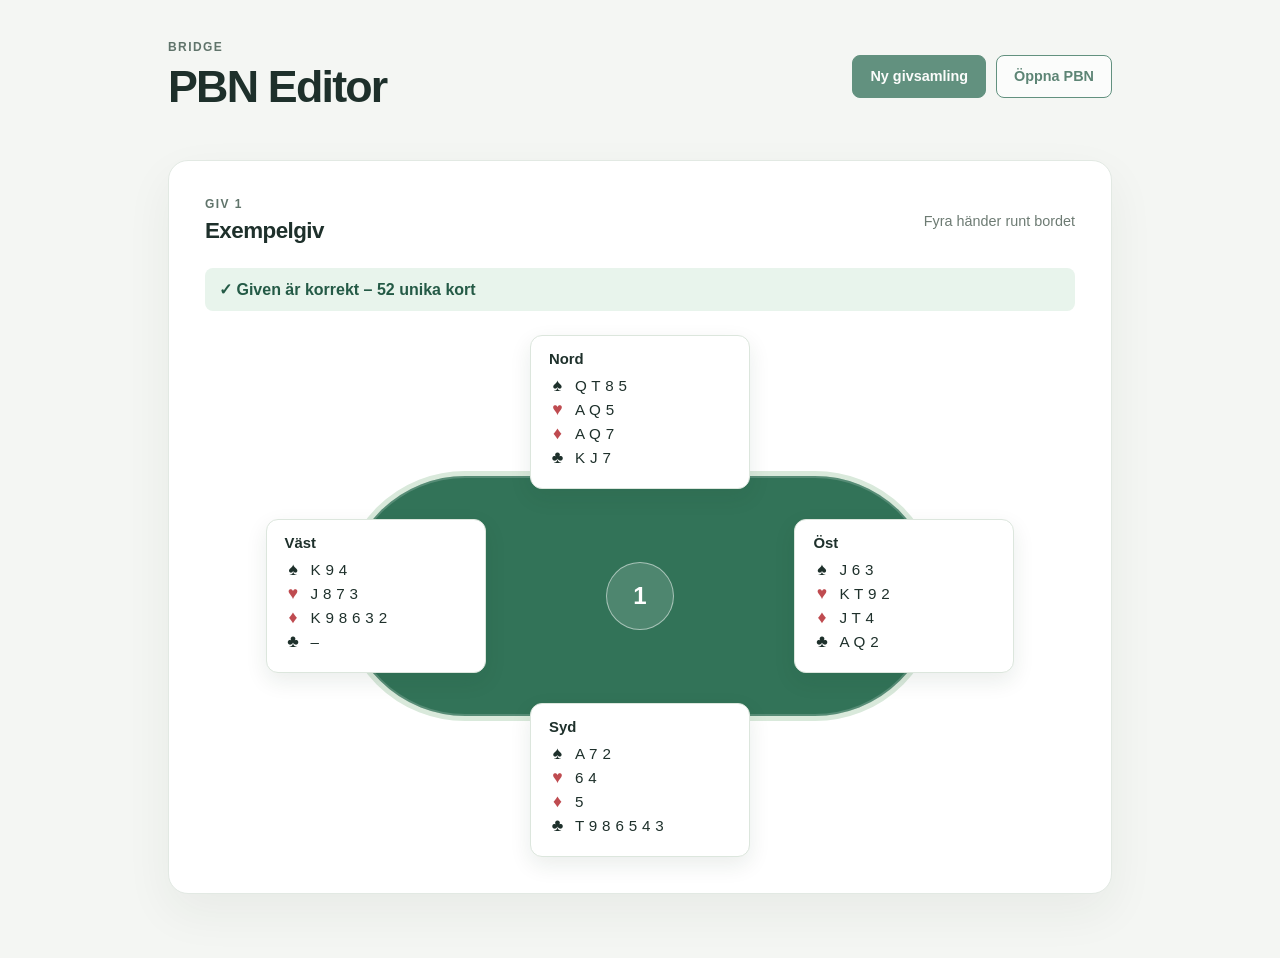
==== index.html @ 5e4af0bf "Add PBN Deal parser" ====
<!doctype html>
<html lang="sv">
  <head>
    <meta charset="utf-8">
    <meta name="viewport" content="width=device-width, initial-scale=1">
    <title>PBN Editor</title>
    <link rel="stylesheet" href="style.css">
    <script src="pbn-reader.js" defer></script>
    <script src="pbn-validator.js" defer></script>
    <script src="app.js" defer></script>
  </head>
  <body>
    <div class="page">
      <header class="page-header">
        <div>
          <p class="eyebrow">Bridge</p>
          <h1>PBN Editor</h1>
        </div>

        <div class="actions" aria-label="Givsamling">
          <button class="button button-primary" type="button" disabled title="Kommer i en senare version">Ny givsamling</button>
          <button class="button button-secondary" type="button" disabled title="Kommer i en senare version">Öppna PBN</button>
        </div>
      </header>

      <main>
        <section class="deal-section" aria-labelledby="deal-heading">
          <div class="section-heading">
            <div>
              <p class="eyebrow">Giv 1</p>
              <h2 id="deal-heading">Exempelgiv</h2>
            </div>
            <p class="section-note">Fyra händer runt bordet</p>
          </div>

          <p id="validation-result" class="validation-result" role="status" aria-live="polite"></p>

          <div class="board" aria-label="Bridgebord med en exempelgiv">
            <div class="table-felt" aria-hidden="true"></div>

            <article class="hand hand-north" aria-labelledby="north-heading">
              <h3 id="north-heading">Nord</h3>
              <div class="suits" data-seat="north"></div>
            </article>

            <article class="hand hand-east" aria-labelledby="east-heading">
              <h3 id="east-heading">Öst</h3>
              <div class="suits" data-seat="east"></div>
            </article>

            <article class="hand hand-south" aria-labelledby="south-heading">
              <h3 id="south-heading">Syd</h3>
              <div class="suits" data-seat="south"></div>
            </article>

            <article class="hand hand-west" aria-labelledby="west-heading">
              <h3 id="west-heading">Väst</h3>
              <div class="suits" data-seat="west"></div>
            </article>

            <div class="board-center" aria-hidden="true">1</div>
          </div>
        </section>
      </main>
    </div>
  </body>
</html>
---- style.css ----
:root {
  color-scheme: light;
  font-family: Arial, Helvetica, sans-serif;
  color: #1e302b;
  background: #f4f6f3;
}

* {
  box-sizing: border-box;
}

body {
  margin: 0;
}

.page {
  width: min(100%, 1000px);
  margin: 0 auto;
  padding: 40px 28px 64px;
}

.page-header,
.section-heading,
.actions {
  display: flex;
  align-items: center;
  justify-content: space-between;
  gap: 16px;
}

.page-header {
  margin-bottom: 48px;
  flex-wrap: wrap;
}

.eyebrow {
  margin: 0 0 7px;
  color: #60746b;
  font-size: 0.75rem;
  font-weight: 700;
  letter-spacing: 0.12em;
  text-transform: uppercase;
}

h1,
h2,
h3,
p {
  margin-top: 0;
}

h1 {
  margin-bottom: 0;
  font-size: clamp(2rem, 5vw, 2.8rem);
  letter-spacing: -0.04em;
}

.actions {
  justify-content: flex-start;
  flex-wrap: wrap;
  gap: 10px;
}

.button {
  min-height: 43px;
  padding: 0 17px;
  border: 1px solid #2a6b53;
  border-radius: 8px;
  font: inherit;
  font-size: 0.9rem;
  font-weight: 700;
  white-space: nowrap;
}

.button-primary {
  background: #2a6b53;
  color: #fff;
}

.button-secondary {
  background: #fff;
  color: #245a46;
}

.button:disabled {
  cursor: not-allowed;
  opacity: 0.72;
}

.deal-section {
  padding: clamp(16px, 4vw, 36px);
  border: 1px solid #e2e9e3;
  border-radius: 20px;
  background: #fff;
  box-shadow: 0 18px 48px rgba(26, 55, 39, 0.06);
}

.section-heading {
  margin-bottom: 24px;
}

h2 {
  margin-bottom: 0;
  font-size: 1.4rem;
  letter-spacing: -0.025em;
}

.section-note {
  margin-bottom: 0;
  color: #6d7b73;
  font-size: 0.9rem;
}

.validation-result {
  margin-bottom: 24px;
  padding: 12px 14px;
  border-radius: 8px;
  font-weight: 700;
}

.validation-success {
  background: #e8f4ec;
  color: #245a46;
}

.validation-error {
  border: 1px solid #e4b9b9;
  background: #fff0f0;
  color: #9b2f35;
}

.board {
  position: relative;
  display: grid;
  grid-template-columns: minmax(0, 1fr) minmax(42px, 0.55fr) minmax(0, 1fr);
  grid-template-rows: 166px 190px 166px;
  align-items: center;
  justify-items: center;
  min-width: 0;
}

.table-felt {
  z-index: 0;
  grid-column: 1 / 4;
  grid-row: 1 / 4;
  width: 69%;
  height: 48%;
  border: 5px solid #d9e9db;
  border-radius: 999px;
  background: #327358;
  box-shadow: inset 0 0 0 2px rgba(255, 255, 255, 0.18);
}

.hand {
  z-index: 1;
  width: min(100%, 220px);
  padding: 15px 18px;
  border: 1px solid #dce6dd;
  border-radius: 12px;
  background: #fff;
  box-shadow: 0 8px 22px rgba(17, 52, 36, 0.09);
}

.hand h3 {
  margin-bottom: 10px;
  font-size: 0.93rem;
  font-weight: 700;
}

.hand-north {
  grid-column: 1 / 4;
  grid-row: 1;
  align-self: start;
}

.hand-east {
  grid-column: 3;
  grid-row: 2;
}

.hand-south {
  grid-column: 1 / 4;
  grid-row: 3;
  align-self: end;
}

.hand-west {
  grid-column: 1;
  grid-row: 2;
}

.suit-row {
  display: flex;
  align-items: baseline;
  gap: 9px;
  min-height: 24px;
  font-size: 0.95rem;
  white-space: nowrap;
}

.suit-symbol {
  width: 17px;
  flex: 0 0 17px;
  font-size: 1.1rem;
  line-height: 1;
  text-align: center;
}

.suit-row.red .suit-symbol {
  color: #bf4b50;
}

.ranks {
  letter-spacing: 0.02em;
}

.board-center {
  z-index: 1;
  display: grid;
  grid-column: 2;
  grid-row: 2;
  place-items: center;
  width: 68px;
  height: 68px;
  border: 1px solid rgba(255, 255, 255, 0.5);
  border-radius: 50%;
  background: rgba(255, 255, 255, 0.14);
  color: #fff;
  font-size: 1.5rem;
  font-weight: 700;
}

.sr-only {
  position: absolute;
  width: 1px;
  height: 1px;
  padding: 0;
  overflow: hidden;
  clip: rect(0, 0, 0, 0);
  white-space: nowrap;
  border: 0;
}

@media (max-width: 600px) {
  .page {
    padding: 24px 14px 40px;
  }

  .page-header {
    margin-bottom: 28px;
  }

  .section-note {
    display: none;
  }

  .board {
    grid-template-columns: minmax(0, 1fr) 42px minmax(0, 1fr);
    grid-template-rows: 150px 172px 150px;
  }

  .table-felt {
    width: 75%;
    height: 46%;
    border-width: 4px;
  }

  .hand {
    padding: 11px 9px;
  }

  .hand h3 {
    margin-bottom: 7px;
    font-size: 0.85rem;
  }

  .suit-row {
    gap: 5px;
    min-height: 22px;
    font-size: 0.77rem;
  }

  .suit-symbol {
    width: 14px;
    flex-basis: 14px;
    font-size: 0.97rem;
  }

  .board-center {
    width: 38px;
    height: 38px;
    font-size: 1rem;
  }
}
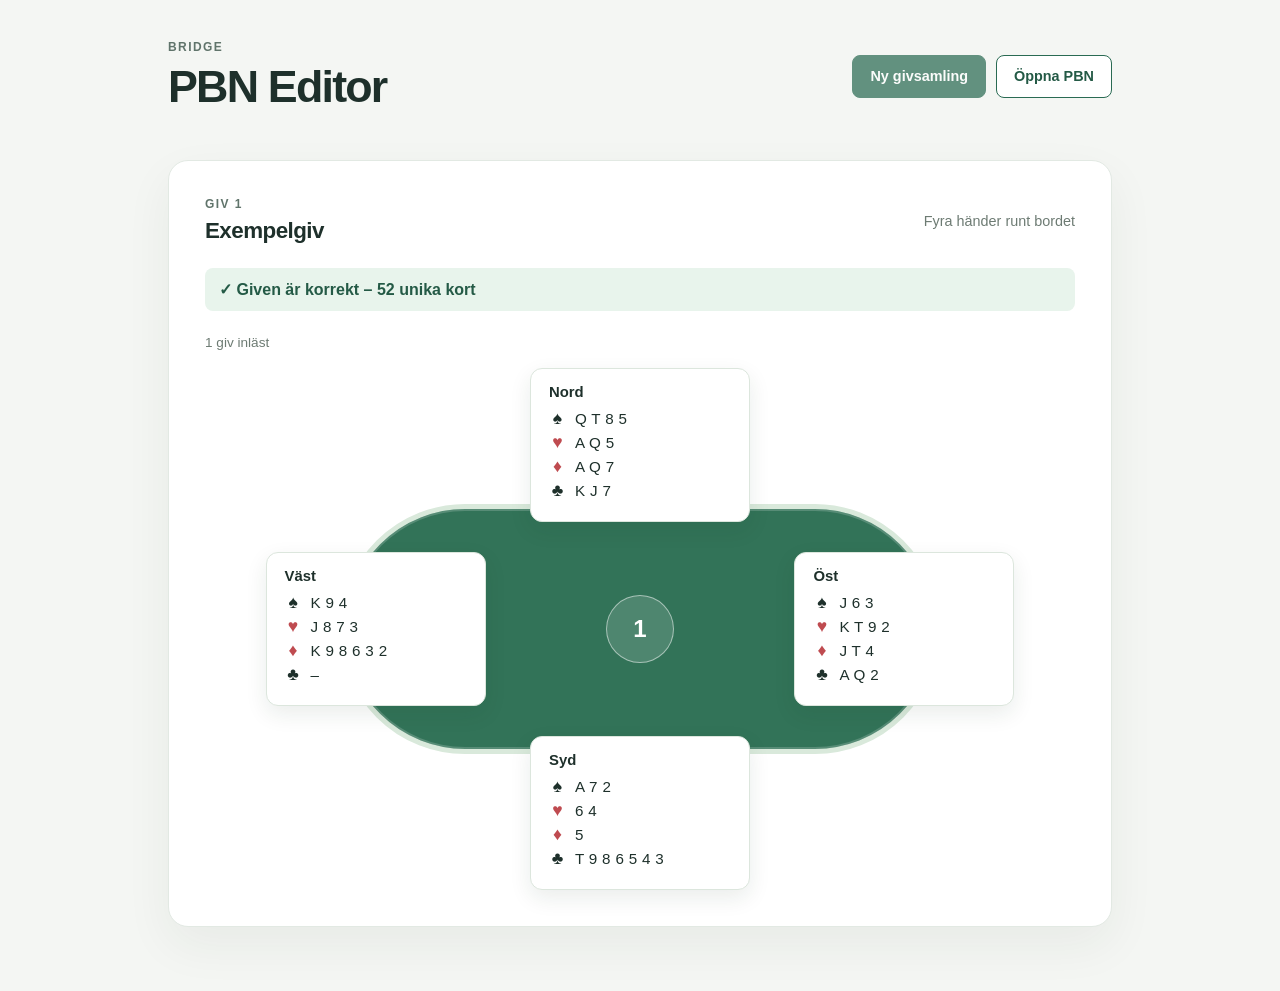
==== commit 81b24dcc: "The program kan open and read PBN-files" ====
--- a/index.html
+++ b/index.html
@@ -19,7 +19,8 @@
 
         <div class="actions" aria-label="Givsamling">
           <button class="button button-primary" type="button" disabled title="Kommer i en senare version">Ny givsamling</button>
-          <button class="button button-secondary" type="button" disabled title="Kommer i en senare version">Öppna PBN</button>
+          <button id="open-pbn-button" class="button button-secondary" type="button">Öppna PBN</button>
+          <input id="pbn-file-input" type="file" accept=".pbn,text/plain" hidden>
         </div>
       </header>
 
@@ -27,13 +28,19 @@
         <section class="deal-section" aria-labelledby="deal-heading">
           <div class="section-heading">
             <div>
-              <p class="eyebrow">Giv 1</p>
+              <p id="current-board-label" class="eyebrow">Giv 1</p>
               <h2 id="deal-heading">Exempelgiv</h2>
             </div>
             <p class="section-note">Fyra händer runt bordet</p>
           </div>
 
           <p id="validation-result" class="validation-result" role="status" aria-live="polite"></p>
+          <p id="selected-filename" class="selected-filename" hidden></p>
+          <div id="board-navigation" class="board-navigation" hidden>
+            <label for="board-select">Välj giv</label>
+            <select id="board-select"></select>
+          </div>
+          <p id="deal-count" class="deal-count">1 giv inläst</p>
 
           <div class="board" aria-label="Bridgebord med en exempelgiv">
             <div class="table-felt" aria-hidden="true"></div>
@@ -58,7 +65,7 @@
               <div class="suits" data-seat="west"></div>
             </article>
 
-            <div class="board-center" aria-hidden="true">1</div>
+            <div id="board-number" class="board-center" aria-hidden="true">1</div>
           </div>
         </section>
       </main>
--- a/style.css
+++ b/style.css
@@ -127,6 +127,40 @@
   border: 1px solid #e4b9b9;
   background: #fff0f0;
   color: #9b2f35;
+}
+
+.selected-filename {
+  margin: -14px 0 24px;
+  color: #6d7b73;
+  font-size: 0.85rem;
+}
+
+.board-navigation {
+  display: flex;
+  align-items: center;
+  gap: 10px;
+  margin-bottom: 10px;
+  font-size: 0.9rem;
+  font-weight: 700;
+}
+
+.board-navigation[hidden] {
+  display: none;
+}
+
+.board-navigation select {
+  padding: 7px 28px 7px 9px;
+  border: 1px solid #cbd7ce;
+  border-radius: 6px;
+  background: #fff;
+  color: inherit;
+  font: inherit;
+}
+
+.deal-count {
+  margin-bottom: 18px;
+  color: #6d7b73;
+  font-size: 0.85rem;
 }
 
 .board {
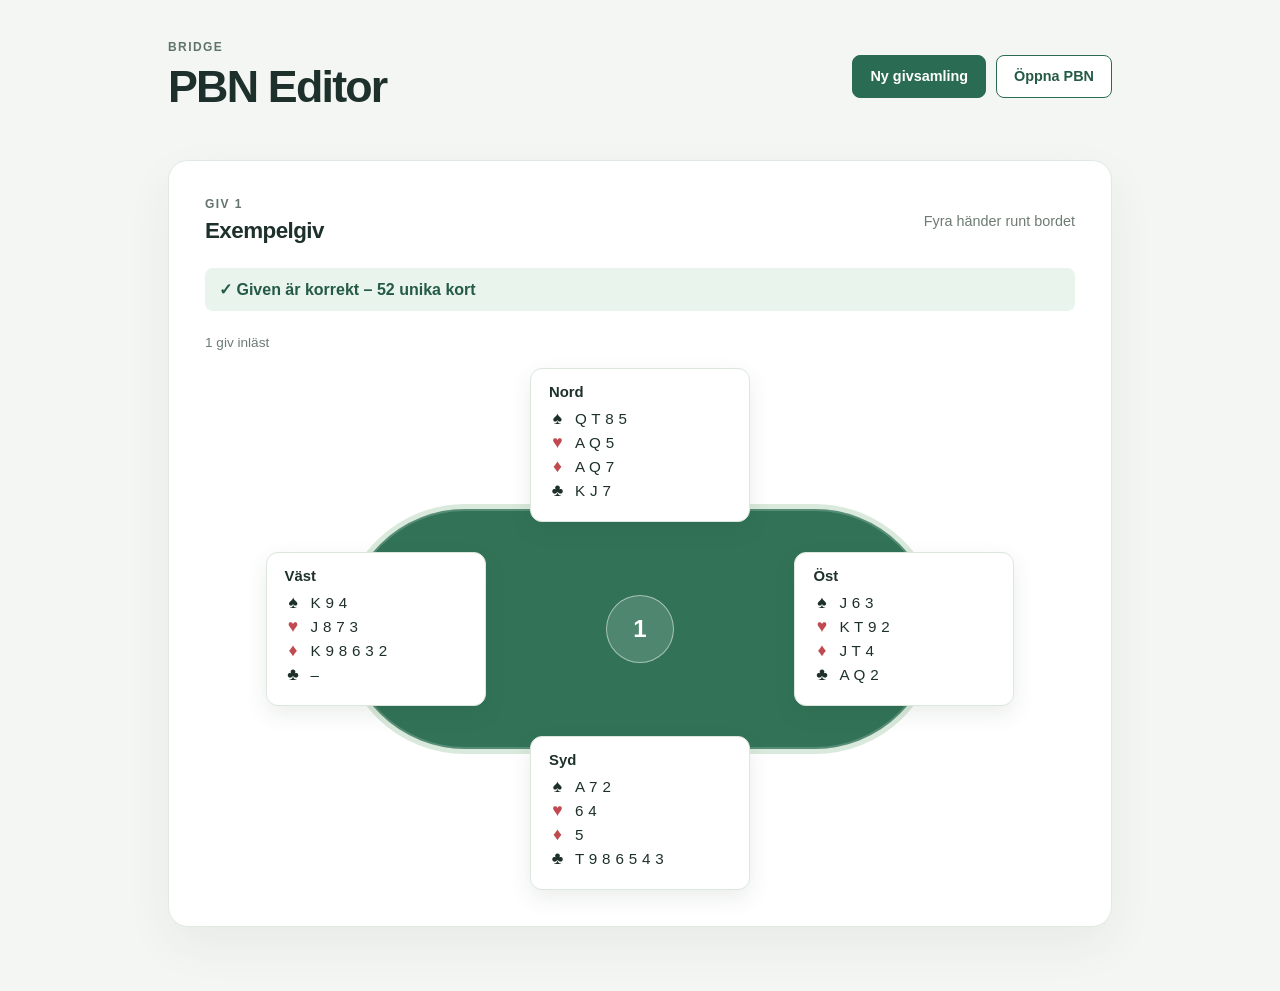
==== commit 6544edf8: "Add manual deal entry and card bank" ====
--- a/index.html
+++ b/index.html
@@ -18,7 +18,7 @@
         </div>
 
         <div class="actions" aria-label="Givsamling">
-          <button class="button button-primary" type="button" disabled title="Kommer i en senare version">Ny givsamling</button>
+          <button id="new-collection-button" class="button button-primary" type="button">Ny givsamling</button>
           <button id="open-pbn-button" class="button button-secondary" type="button">Öppna PBN</button>
           <input id="pbn-file-input" type="file" accept=".pbn,text/plain" hidden>
         </div>
@@ -41,6 +41,51 @@
             <select id="board-select"></select>
           </div>
           <p id="deal-count" class="deal-count">1 giv inläst</p>
+          <button id="add-deal-button" class="button button-secondary add-deal-button" type="button" hidden>+ Lägg till giv</button>
+
+          <section id="manual-entry" class="manual-entry" aria-labelledby="manual-entry-heading" hidden>
+            <h3 id="manual-entry-heading">Mata in händer</h3>
+            <div class="hand-entry-grid">
+              <fieldset class="hand-entry">
+                <legend>Nord <span data-hand-count="north">0/13</span></legend>
+                <label><span>♠</span><input data-entry-seat="north" data-entry-suit="spades" type="text" aria-label="Nords spader" autocomplete="off" spellcheck="false"></label>
+                <label><span class="red-suit">♥</span><input data-entry-seat="north" data-entry-suit="hearts" type="text" aria-label="Nords hjärter" autocomplete="off" spellcheck="false"></label>
+                <label><span class="red-suit">♦</span><input data-entry-seat="north" data-entry-suit="diamonds" type="text" aria-label="Nords ruter" autocomplete="off" spellcheck="false"></label>
+                <label><span>♣</span><input data-entry-seat="north" data-entry-suit="clubs" type="text" aria-label="Nords klöver" autocomplete="off" spellcheck="false"></label>
+              </fieldset>
+              <fieldset class="hand-entry">
+                <legend>Öst <span data-hand-count="east">0/13</span></legend>
+                <label><span>♠</span><input data-entry-seat="east" data-entry-suit="spades" type="text" aria-label="Östs spader" autocomplete="off" spellcheck="false"></label>
+                <label><span class="red-suit">♥</span><input data-entry-seat="east" data-entry-suit="hearts" type="text" aria-label="Östs hjärter" autocomplete="off" spellcheck="false"></label>
+                <label><span class="red-suit">♦</span><input data-entry-seat="east" data-entry-suit="diamonds" type="text" aria-label="Östs ruter" autocomplete="off" spellcheck="false"></label>
+                <label><span>♣</span><input data-entry-seat="east" data-entry-suit="clubs" type="text" aria-label="Östs klöver" autocomplete="off" spellcheck="false"></label>
+              </fieldset>
+              <fieldset class="hand-entry">
+                <legend>Syd <span data-hand-count="south">0/13</span></legend>
+                <label><span>♠</span><input data-entry-seat="south" data-entry-suit="spades" type="text" aria-label="Syds spader" autocomplete="off" spellcheck="false"></label>
+                <label><span class="red-suit">♥</span><input data-entry-seat="south" data-entry-suit="hearts" type="text" aria-label="Syds hjärter" autocomplete="off" spellcheck="false"></label>
+                <label><span class="red-suit">♦</span><input data-entry-seat="south" data-entry-suit="diamonds" type="text" aria-label="Syds ruter" autocomplete="off" spellcheck="false"></label>
+                <label><span>♣</span><input data-entry-seat="south" data-entry-suit="clubs" type="text" aria-label="Syds klöver" autocomplete="off" spellcheck="false"></label>
+              </fieldset>
+              <fieldset class="hand-entry">
+                <legend>Väst <span data-hand-count="west">0/13</span></legend>
+                <label><span>♠</span><input data-entry-seat="west" data-entry-suit="spades" type="text" aria-label="Västs spader" autocomplete="off" spellcheck="false"></label>
+                <label><span class="red-suit">♥</span><input data-entry-seat="west" data-entry-suit="hearts" type="text" aria-label="Västs hjärter" autocomplete="off" spellcheck="false"></label>
+                <label><span class="red-suit">♦</span><input data-entry-seat="west" data-entry-suit="diamonds" type="text" aria-label="Västs ruter" autocomplete="off" spellcheck="false"></label>
+                <label><span>♣</span><input data-entry-seat="west" data-entry-suit="clubs" type="text" aria-label="Västs klöver" autocomplete="off" spellcheck="false"></label>
+              </fieldset>
+            </div>
+            <p id="manual-entry-status" class="manual-entry-status" role="status" aria-live="polite"></p>
+
+            <div class="card-bank" aria-labelledby="card-bank-heading">
+              <h3 id="card-bank-heading">Återstående kort</h3>
+              <div class="card-bank-row"><span>♠</span><span class="remaining-ranks" data-remaining-suit="spades"></span></div>
+              <div class="card-bank-row"><span class="red-suit">♥</span><span class="remaining-ranks" data-remaining-suit="hearts"></span></div>
+              <div class="card-bank-row"><span class="red-suit">♦</span><span class="remaining-ranks" data-remaining-suit="diamonds"></span></div>
+              <div class="card-bank-row"><span>♣</span><span class="remaining-ranks" data-remaining-suit="clubs"></span></div>
+            </div>
+            <button id="fill-last-hand-button" class="button button-secondary fill-last-hand-button" type="button" disabled>Fyll sista handen</button>
+          </section>
 
           <div class="board" aria-label="Bridgebord med en exempelgiv">
             <div class="table-felt" aria-hidden="true"></div>
--- a/style.css
+++ b/style.css
@@ -161,6 +161,130 @@
   margin-bottom: 18px;
   color: #6d7b73;
   font-size: 0.85rem;
+}
+
+.add-deal-button {
+  margin-bottom: 18px;
+}
+
+.add-deal-button[hidden] {
+  display: none;
+}
+
+.manual-entry {
+  margin-bottom: 24px;
+  padding: 16px;
+  border: 1px solid #dce6dd;
+  border-radius: 10px;
+  background: #f8faf8;
+}
+
+.manual-entry[hidden] {
+  display: none;
+}
+
+.manual-entry h3,
+.card-bank h3 {
+  margin-bottom: 12px;
+  font-size: 0.95rem;
+}
+
+.hand-entry-grid {
+  display: grid;
+  grid-template-columns: repeat(2, minmax(0, 1fr));
+  gap: 16px;
+}
+
+.hand-entry {
+  min-width: 0;
+  margin: 0;
+  padding: 12px;
+  border: 1px solid #dce6dd;
+  border-radius: 8px;
+}
+
+.hand-entry legend {
+  padding: 0 5px;
+  font-weight: 700;
+}
+
+.hand-entry legend span {
+  color: #60746b;
+  font-size: 0.82rem;
+}
+
+.hand-entry label {
+  display: grid;
+  grid-template-columns: 22px minmax(0, 1fr);
+  align-items: center;
+  gap: 7px;
+  margin-bottom: 7px;
+  font-size: 1.1rem;
+}
+
+.hand-entry label:last-child {
+  margin-bottom: 0;
+}
+
+.hand-entry input {
+  width: 100%;
+  padding: 8px 10px;
+  border: 1px solid #cbd7ce;
+  border-radius: 6px;
+  color: inherit;
+  font: inherit;
+  text-transform: uppercase;
+}
+
+.hand-entry input.input-error {
+  border-color: #bf4b50;
+  background: #fff0f0;
+}
+
+.red-suit {
+  color: #bf4b50;
+}
+
+.manual-entry-status {
+  min-height: 20px;
+  margin: 10px 0 14px;
+  color: #60746b;
+  font-size: 0.85rem;
+}
+
+.manual-entry-status.entry-error {
+  color: #9b2f35;
+  font-weight: 700;
+}
+
+.card-bank {
+  padding-top: 14px;
+  border-top: 1px solid #dce6dd;
+}
+
+.card-bank-row {
+  display: flex;
+  gap: 9px;
+  min-height: 24px;
+  font-family: ui-monospace, SFMono-Regular, Menlo, Consolas, monospace;
+}
+
+.remaining-ranks {
+  display: inline-flex;
+}
+
+.remaining-rank {
+  width: 1.25em;
+  flex: 0 0 1.25em;
+  text-align: center;
+}
+
+.remaining-rank.used-card {
+  opacity: 0.14;
+}
+
+.fill-last-hand-button {
+  margin-top: 14px;
 }
 
 .board {
@@ -288,6 +412,10 @@
     display: none;
   }
 
+  .hand-entry-grid {
+    grid-template-columns: 1fr;
+  }
+
   .board {
     grid-template-columns: minmax(0, 1fr) 42px minmax(0, 1fr);
     grid-template-rows: 150px 172px 150px;
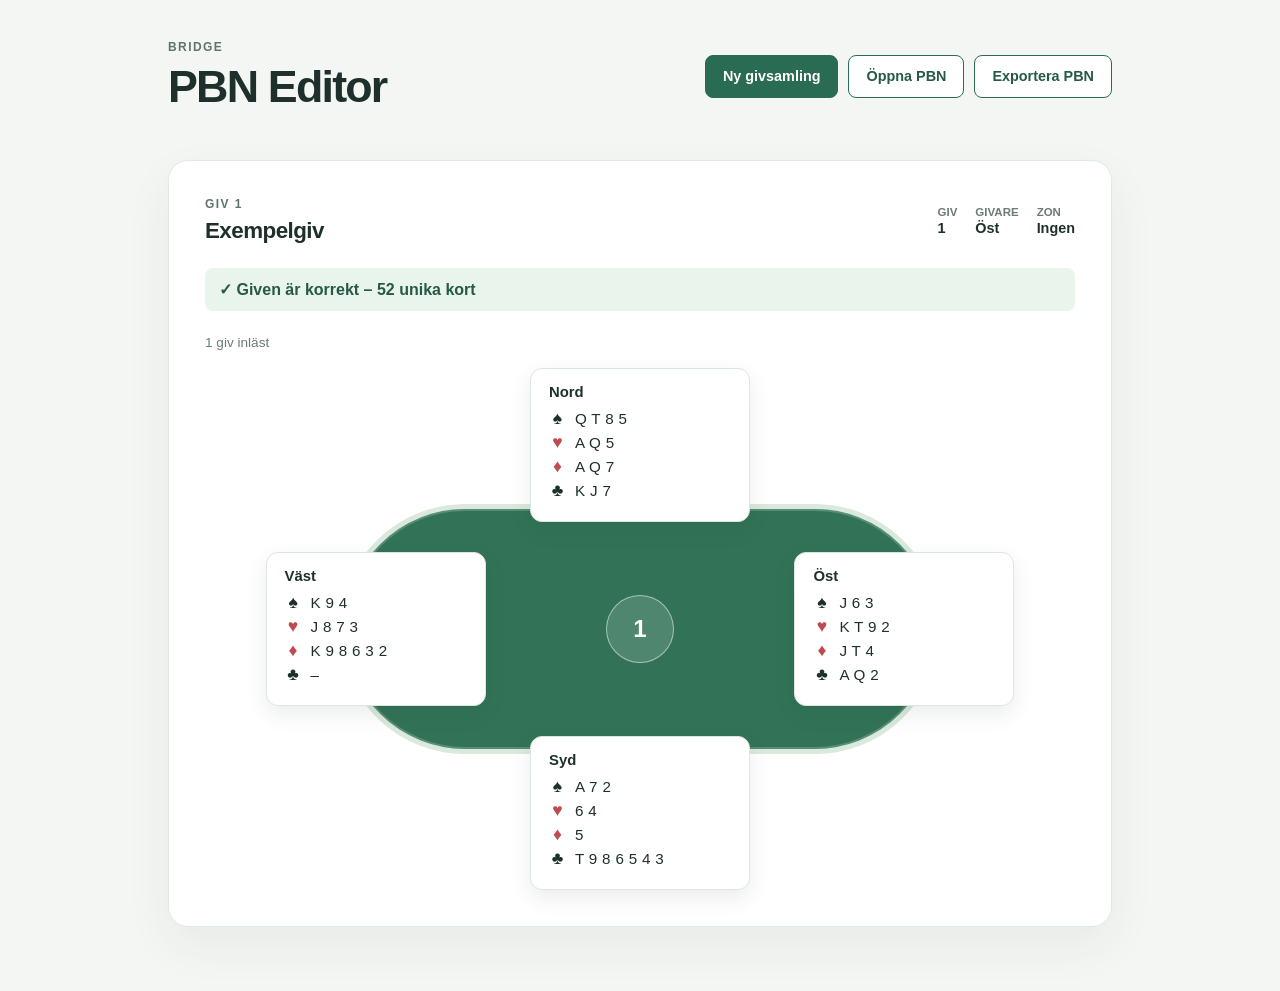
==== commit 9dc22a24: "Add PBN export and round-trip test" ====
--- a/index.html
+++ b/index.html
@@ -7,6 +7,7 @@
     <link rel="stylesheet" href="style.css">
     <script src="pbn-reader.js" defer></script>
     <script src="pbn-validator.js" defer></script>
+    <script src="pbn-writer.js" defer></script>
     <script src="app.js" defer></script>
   </head>
   <body>
@@ -20,6 +21,7 @@
         <div class="actions" aria-label="Givsamling">
           <button id="new-collection-button" class="button button-primary" type="button">Ny givsamling</button>
           <button id="open-pbn-button" class="button button-secondary" type="button">Öppna PBN</button>
+          <button id="export-pbn-button" class="button button-secondary" type="button" disabled>Exportera PBN</button>
           <input id="pbn-file-input" type="file" accept=".pbn,text/plain" hidden>
         </div>
       </header>
@@ -31,7 +33,11 @@
               <p id="current-board-label" class="eyebrow">Giv 1</p>
               <h2 id="deal-heading">Exempelgiv</h2>
             </div>
-            <p class="section-note">Fyra händer runt bordet</p>
+            <dl class="deal-metadata" aria-label="Givinformation">
+              <div><dt>Giv</dt><dd id="metadata-board">1</dd></div>
+              <div><dt>Givare</dt><dd id="metadata-dealer">Öst</dd></div>
+              <div><dt>Zon</dt><dd id="metadata-vulnerability">Ingen</dd></div>
+            </dl>
           </div>
 
           <p id="validation-result" class="validation-result" role="status" aria-live="polite"></p>
--- a/style.css
+++ b/style.css
@@ -109,6 +109,30 @@
   margin-bottom: 0;
   color: #6d7b73;
   font-size: 0.9rem;
+}
+
+.deal-metadata {
+  display: flex;
+  gap: 18px;
+  margin: 0;
+}
+
+.deal-metadata div {
+  display: grid;
+  gap: 2px;
+}
+
+.deal-metadata dt {
+  color: #6d7b73;
+  font-size: 0.72rem;
+  font-weight: 700;
+  text-transform: uppercase;
+}
+
+.deal-metadata dd {
+  margin: 0;
+  font-size: 0.9rem;
+  font-weight: 700;
 }
 
 .validation-result {
@@ -408,8 +432,8 @@
     margin-bottom: 28px;
   }
 
-  .section-note {
-    display: none;
+  .deal-metadata {
+    gap: 10px;
   }
 
   .hand-entry-grid {
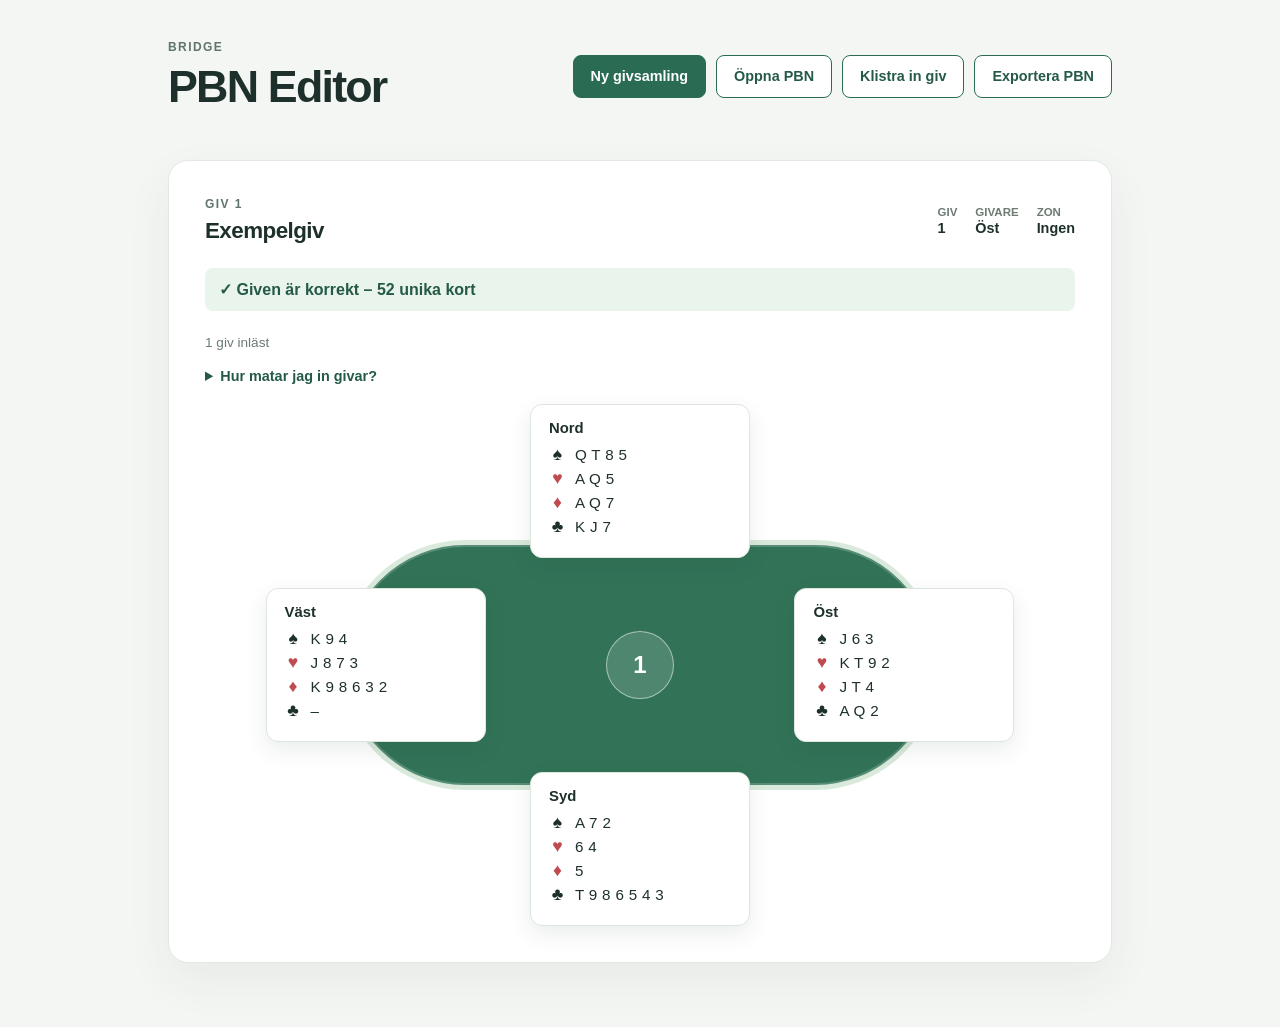
==== commit eafc1e2e: "Add PBN metadata and ISO-8859-1 export" ====
--- a/index.html
+++ b/index.html
@@ -21,6 +21,7 @@
         <div class="actions" aria-label="Givsamling">
           <button id="new-collection-button" class="button button-primary" type="button">Ny givsamling</button>
           <button id="open-pbn-button" class="button button-secondary" type="button">Öppna PBN</button>
+          <button id="paste-deal-button" class="button button-secondary" type="button">Klistra in giv</button>
           <button id="export-pbn-button" class="button button-secondary" type="button" disabled>Exportera PBN</button>
           <input id="pbn-file-input" type="file" accept=".pbn,text/plain" hidden>
         </div>
@@ -42,12 +43,36 @@
 
           <p id="validation-result" class="validation-result" role="status" aria-live="polite"></p>
           <p id="selected-filename" class="selected-filename" hidden></p>
+          <div id="collection-info" class="collection-info" hidden>
+            <label>Tävling <input id="collection-event" type="text"></label>
+            <label>Plats <input id="collection-site" type="text"></label>
+            <label>Datum <input id="collection-date" type="date"></label>
+          </div>
           <div id="board-navigation" class="board-navigation" hidden>
             <label for="board-select">Välj giv</label>
             <select id="board-select"></select>
           </div>
           <p id="deal-count" class="deal-count">1 giv inläst</p>
           <button id="add-deal-button" class="button button-secondary add-deal-button" type="button" hidden>+ Lägg till giv</button>
+
+          <section id="paste-deal-panel" class="paste-deal-panel" aria-labelledby="paste-deal-heading" hidden>
+            <h3 id="paste-deal-heading">Klistra in giv</h3>
+            <label for="paste-deal-value">PBN Deal-värde</label>
+            <textarea id="paste-deal-value" rows="4" placeholder="N:3.AT.KT987.AQJ83 JT942.6543.AJ5.2 K5.K9872.63.T976 AQ876.QJ.Q42.K54"></textarea>
+            <button id="add-pasted-deal-button" class="button button-primary" type="button">Lägg till given</button>
+          </section>
+
+          <details class="entry-help">
+            <summary>Hur matar jag in givar?</summary>
+            <ul>
+              <li>Skapa en ny givsamling och använd handfälten för att mata in korten manuellt.</li>
+              <li>Du kan också klistra in ett Deal-värde med formatet <code>N:spader.hjärter.ruter.klöver …</code>.</li>
+              <li>Prefixet N, E, S eller W anger vilken hand som står först. De fyra händerna följer medurs.</li>
+              <li>Färgerna anges i ordningen spader, hjärter, ruter och klöver. T betyder 10 och en tom färg lämnas tom mellan två punkter.</li>
+              <li>Du kan öppna en befintlig PBN-fil och sedan lägga till fler givar genom att klistra in dem.</li>
+              <li>När alla givar är kompletta och korrekta kan hela samlingen exporteras med Exportera PBN.</li>
+            </ul>
+          </details>
 
           <section id="manual-entry" class="manual-entry" aria-labelledby="manual-entry-heading" hidden>
             <h3 id="manual-entry-heading">Mata in händer</h3>
--- a/style.css
+++ b/style.css
@@ -159,6 +159,36 @@
   font-size: 0.85rem;
 }
 
+.collection-info {
+  display: grid;
+  grid-template-columns: repeat(3, minmax(0, 1fr));
+  gap: 12px;
+  margin-bottom: 20px;
+}
+
+.collection-info[hidden] {
+  display: none;
+}
+
+.collection-info label {
+  display: grid;
+  gap: 5px;
+  color: #60746b;
+  font-size: 0.78rem;
+  font-weight: 700;
+}
+
+.collection-info input {
+  min-width: 0;
+  padding: 8px 10px;
+  border: 1px solid #cbd7ce;
+  border-radius: 6px;
+  color: #1e302b;
+  background: #fff;
+  font: inherit;
+  font-weight: 400;
+}
+
 .board-navigation {
   display: flex;
   align-items: center;
@@ -193,6 +223,67 @@
 
 .add-deal-button[hidden] {
   display: none;
+}
+
+.paste-deal-panel {
+  margin-bottom: 18px;
+  padding: 16px;
+  border: 1px solid #dce6dd;
+  border-radius: 10px;
+  background: #f8faf8;
+}
+
+.paste-deal-panel[hidden] {
+  display: none;
+}
+
+.paste-deal-panel h3 {
+  margin-bottom: 12px;
+  font-size: 0.95rem;
+}
+
+.paste-deal-panel label {
+  display: block;
+  margin-bottom: 5px;
+  color: #60746b;
+  font-size: 0.78rem;
+  font-weight: 700;
+}
+
+.paste-deal-panel textarea {
+  display: block;
+  width: 100%;
+  margin-bottom: 12px;
+  padding: 10px;
+  border: 1px solid #cbd7ce;
+  border-radius: 6px;
+  color: inherit;
+  background: #fff;
+  font: inherit;
+  resize: vertical;
+}
+
+.entry-help {
+  margin-bottom: 20px;
+  color: #43584f;
+  font-size: 0.9rem;
+}
+
+.entry-help summary {
+  width: fit-content;
+  cursor: pointer;
+  color: #245a46;
+  font-weight: 700;
+}
+
+.entry-help ul {
+  max-width: 720px;
+  margin-bottom: 0;
+  padding-left: 22px;
+}
+
+.entry-help li + li {
+  margin-top: 6px;
 }
 
 .manual-entry {
@@ -440,6 +531,10 @@
     grid-template-columns: 1fr;
   }
 
+  .collection-info {
+    grid-template-columns: 1fr;
+  }
+
   .board {
     grid-template-columns: minmax(0, 1fr) 42px minmax(0, 1fr);
     grid-template-rows: 150px 172px 150px;
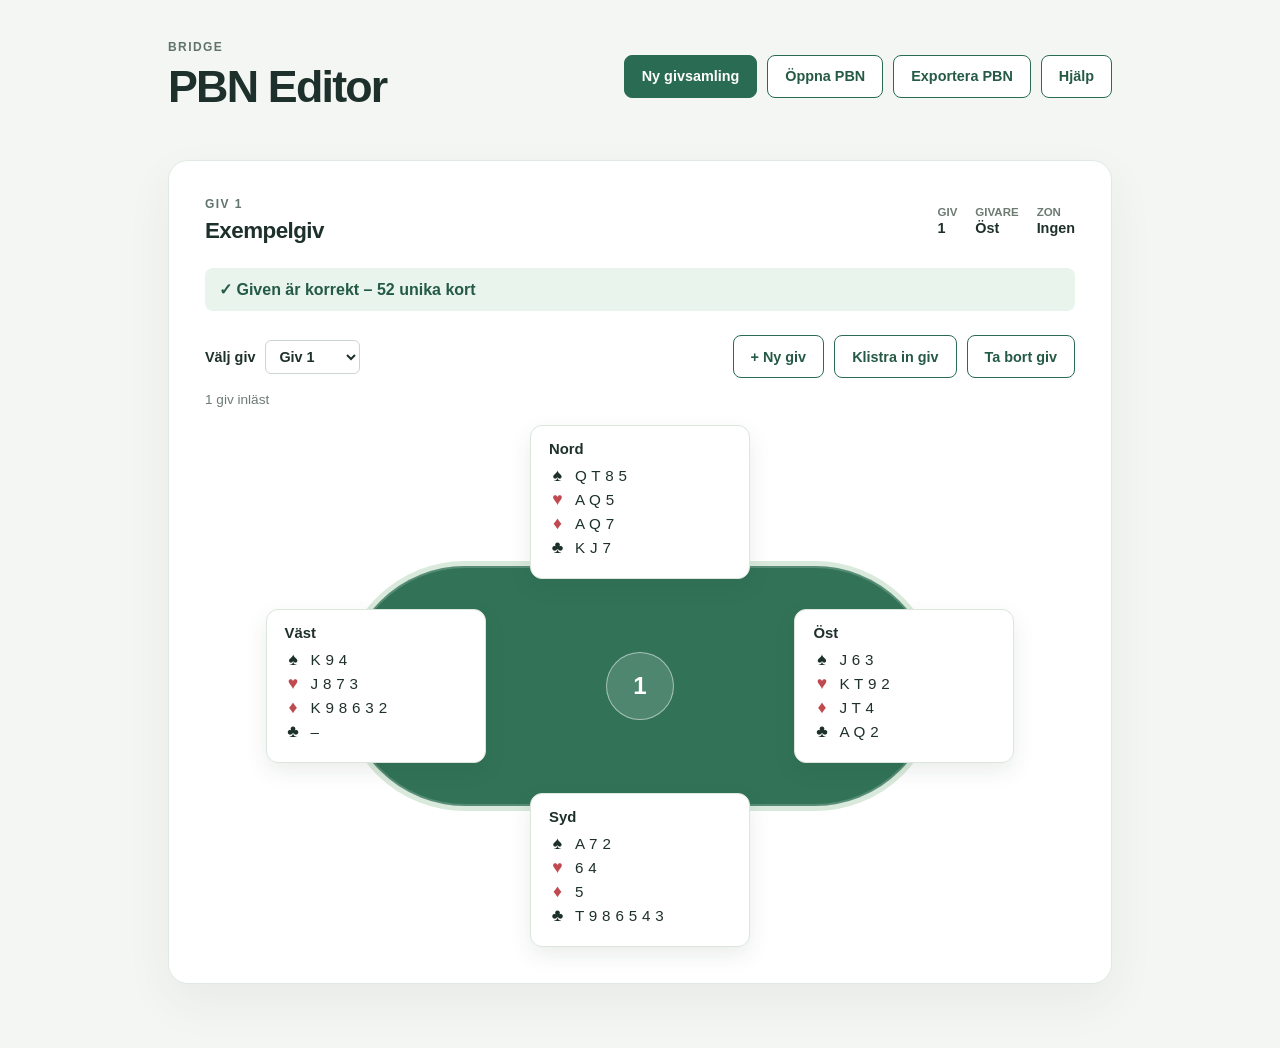
==== commit 9bf0075c: "första distribution till Tove" ====
--- a/index.html
+++ b/index.html
@@ -21,8 +21,21 @@
         <div class="actions" aria-label="Givsamling">
           <button id="new-collection-button" class="button button-primary" type="button">Ny givsamling</button>
           <button id="open-pbn-button" class="button button-secondary" type="button">Öppna PBN</button>
-          <button id="paste-deal-button" class="button button-secondary" type="button">Klistra in giv</button>
           <button id="export-pbn-button" class="button button-secondary" type="button" disabled>Exportera PBN</button>
+          <details class="collection-help">
+            <summary class="button button-secondary">Hjälp</summary>
+            <div>
+              <h3>Hur matar jag in givar?</h3>
+              <ul>
+                <li>Skapa en ny givsamling och använd handfälten för att mata in korten manuellt.</li>
+                <li>Du kan också klistra in ett Deal-värde med formatet <code>N:spader.hjärter.ruter.klöver …</code>.</li>
+                <li>Prefixet N, E, S eller W anger vilken hand som står först. De fyra händerna följer medurs.</li>
+                <li>Färgerna anges i ordningen spader, hjärter, ruter och klöver. T betyder 10 och en tom färg lämnas tom mellan två punkter.</li>
+                <li>Du kan öppna en befintlig PBN-fil och sedan lägga till fler givar.</li>
+                <li>När alla givar är kompletta och korrekta kan hela samlingen exporteras med Exportera PBN.</li>
+              </ul>
+            </div>
+          </details>
           <input id="pbn-file-input" type="file" accept=".pbn,text/plain" hidden>
         </div>
       </header>
@@ -49,30 +62,39 @@
             <label>Datum <input id="collection-date" type="date"></label>
           </div>
           <div id="board-navigation" class="board-navigation" hidden>
-            <label for="board-select">Välj giv</label>
-            <select id="board-select"></select>
+            <div class="board-selector">
+              <label for="board-select">Välj giv</label>
+              <select id="board-select"></select>
+            </div>
+            <div class="board-actions" aria-label="Åtgärder för giv">
+              <button id="add-deal-button" class="button button-secondary" type="button">+ Ny giv</button>
+              <button id="paste-deal-button" class="button button-secondary" type="button">Klistra in giv</button>
+              <button id="delete-deal-button" class="button button-secondary" type="button">Ta bort giv</button>
+            </div>
           </div>
           <p id="deal-count" class="deal-count">1 giv inläst</p>
-          <button id="add-deal-button" class="button button-secondary add-deal-button" type="button" hidden>+ Lägg till giv</button>
 
           <section id="paste-deal-panel" class="paste-deal-panel" aria-labelledby="paste-deal-heading" hidden>
             <h3 id="paste-deal-heading">Klistra in giv</h3>
             <label for="paste-deal-value">PBN Deal-värde</label>
             <textarea id="paste-deal-value" rows="4" placeholder="N:3.AT.KT987.AQJ83 JT942.6543.AJ5.2 K5.K9872.63.T976 AQ876.QJ.Q42.K54"></textarea>
-            <button id="add-pasted-deal-button" class="button button-primary" type="button">Lägg till given</button>
+            <button id="use-pasted-deal-button" class="button button-primary" type="button">Använd given</button>
+            <div id="paste-deal-choice" class="paste-deal-choice" hidden>
+              <p>Den aktuella given innehåller redan kort. Vad vill du göra?</p>
+              <button id="replace-current-deal-button" class="button button-secondary" type="button">Ersätt aktuell giv</button>
+              <button id="add-pasted-as-new-button" class="button button-secondary" type="button">Lägg till som ny giv</button>
+            </div>
           </section>
 
-          <details class="entry-help">
-            <summary>Hur matar jag in givar?</summary>
-            <ul>
-              <li>Skapa en ny givsamling och använd handfälten för att mata in korten manuellt.</li>
-              <li>Du kan också klistra in ett Deal-värde med formatet <code>N:spader.hjärter.ruter.klöver …</code>.</li>
-              <li>Prefixet N, E, S eller W anger vilken hand som står först. De fyra händerna följer medurs.</li>
-              <li>Färgerna anges i ordningen spader, hjärter, ruter och klöver. T betyder 10 och en tom färg lämnas tom mellan två punkter.</li>
-              <li>Du kan öppna en befintlig PBN-fil och sedan lägga till fler givar genom att klistra in dem.</li>
-              <li>När alla givar är kompletta och korrekta kan hela samlingen exporteras med Exportera PBN.</li>
-            </ul>
-          </details>
+          <section id="delete-deal-panel" class="delete-deal-panel" aria-labelledby="delete-deal-heading" hidden>
+            <h3 id="delete-deal-heading">Ta bort giv</h3>
+            <p>Vad vill du göra med den valda given?</p>
+            <div class="delete-deal-actions">
+              <button id="delete-and-renumber-button" class="button button-primary" type="button">Ta bort och numrera om</button>
+              <button id="leave-empty-button" class="button button-secondary" type="button">Lämna platsen tom</button>
+              <button id="cancel-delete-button" class="button button-secondary" type="button">Avbryt</button>
+            </div>
+          </section>
 
           <section id="manual-entry" class="manual-entry" aria-labelledby="manual-entry-heading" hidden>
             <h3 id="manual-entry-heading">Mata in händer</h3>
--- a/style.css
+++ b/style.css
@@ -26,6 +26,48 @@
   align-items: center;
   justify-content: space-between;
   gap: 16px;
+}
+
+.collection-help {
+  position: relative;
+}
+
+.collection-help summary {
+  display: flex;
+  align-items: center;
+  cursor: pointer;
+  list-style: none;
+}
+
+.collection-help summary::-webkit-details-marker {
+  display: none;
+}
+
+.collection-help > div {
+  position: absolute;
+  z-index: 5;
+  top: calc(100% + 8px);
+  right: 0;
+  width: min(520px, calc(100vw - 56px));
+  padding: 18px;
+  border: 1px solid #dce6dd;
+  border-radius: 10px;
+  background: #fff;
+  box-shadow: 0 12px 30px rgba(17, 52, 36, 0.14);
+  font-size: 0.9rem;
+}
+
+.collection-help h3 {
+  margin-bottom: 10px;
+}
+
+.collection-help ul {
+  margin-bottom: 0;
+  padding-left: 22px;
+}
+
+.collection-help li + li {
+  margin-top: 6px;
 }
 
 .page-header {
@@ -192,10 +234,20 @@
 .board-navigation {
   display: flex;
   align-items: center;
+  justify-content: space-between;
+  flex-wrap: wrap;
   gap: 10px;
-  margin-bottom: 10px;
+  margin-bottom: 14px;
   font-size: 0.9rem;
   font-weight: 700;
+}
+
+.board-selector,
+.board-actions {
+  display: flex;
+  align-items: center;
+  flex-wrap: wrap;
+  gap: 10px;
 }
 
 .board-navigation[hidden] {
@@ -217,20 +269,50 @@
   font-size: 0.85rem;
 }
 
-.add-deal-button {
-  margin-bottom: 18px;
-}
-
-.add-deal-button[hidden] {
-  display: none;
-}
-
 .paste-deal-panel {
   margin-bottom: 18px;
   padding: 16px;
   border: 1px solid #dce6dd;
   border-radius: 10px;
   background: #f8faf8;
+}
+
+.delete-deal-panel {
+  margin-bottom: 18px;
+  padding: 16px;
+  border: 1px solid #e4caca;
+  border-radius: 10px;
+  background: #fff8f8;
+}
+
+.delete-deal-panel[hidden] {
+  display: none;
+}
+
+.delete-deal-panel h3,
+.delete-deal-panel p {
+  margin-bottom: 10px;
+}
+
+.delete-deal-actions {
+  display: flex;
+  flex-wrap: wrap;
+  gap: 10px;
+}
+
+.paste-deal-choice {
+  margin-top: 14px;
+  padding-top: 14px;
+  border-top: 1px solid #dce6dd;
+}
+
+.paste-deal-choice[hidden] {
+  display: none;
+}
+
+.paste-deal-choice p {
+  margin-bottom: 10px;
+  font-weight: 700;
 }
 
 .paste-deal-panel[hidden] {
@@ -261,29 +343,6 @@
   background: #fff;
   font: inherit;
   resize: vertical;
-}
-
-.entry-help {
-  margin-bottom: 20px;
-  color: #43584f;
-  font-size: 0.9rem;
-}
-
-.entry-help summary {
-  width: fit-content;
-  cursor: pointer;
-  color: #245a46;
-  font-weight: 700;
-}
-
-.entry-help ul {
-  max-width: 720px;
-  margin-bottom: 0;
-  padding-left: 22px;
-}
-
-.entry-help li + li {
-  margin-top: 6px;
 }
 
 .manual-entry {
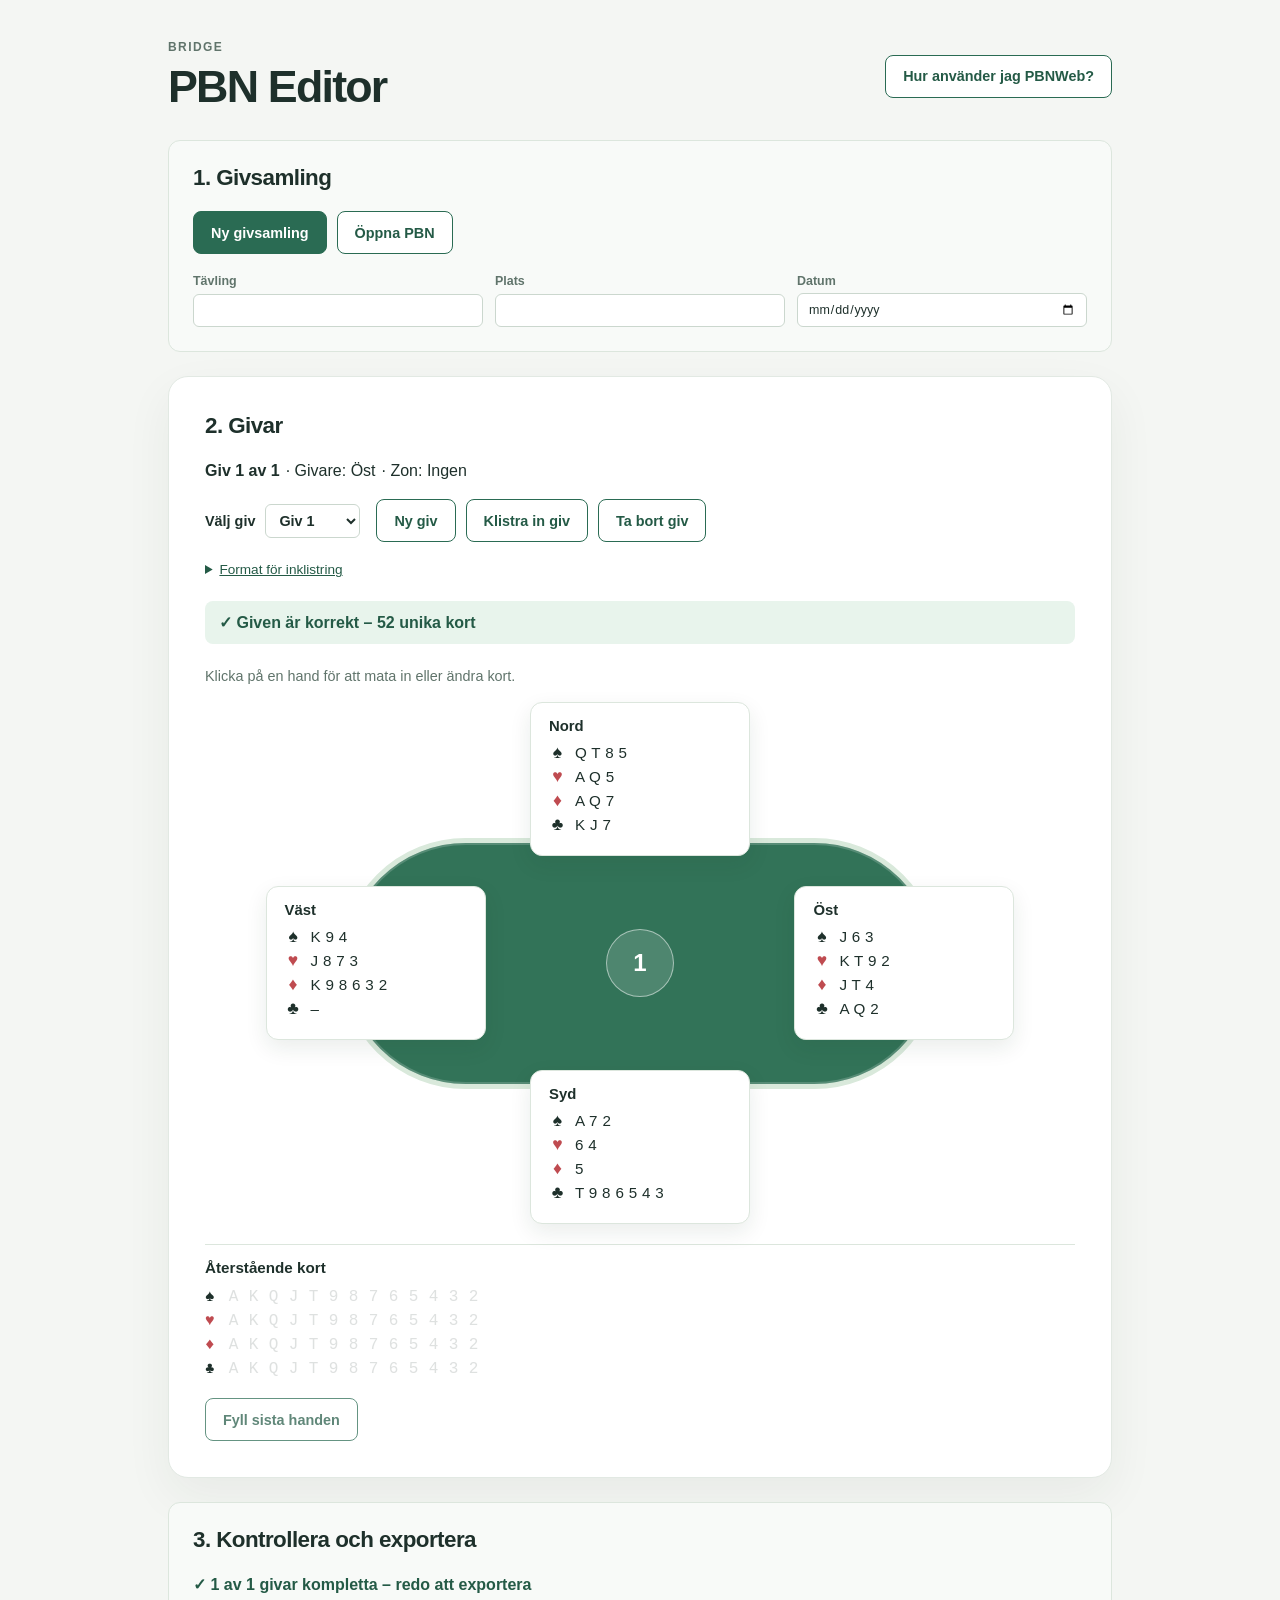
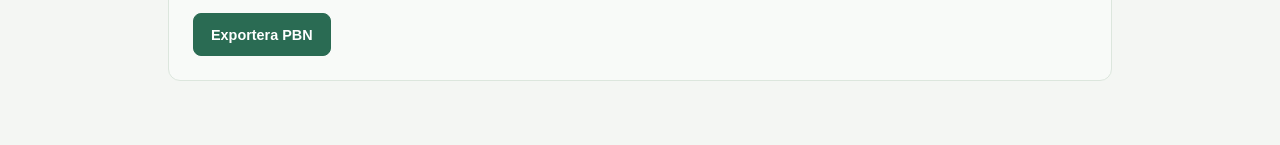
==== commit 953bd31b: "Improve deal editing workflow" ====
--- a/index.html
+++ b/index.html
@@ -18,61 +18,65 @@
           <h1>PBN Editor</h1>
         </div>
 
-        <div class="actions" aria-label="Givsamling">
-          <button id="new-collection-button" class="button button-primary" type="button">Ny givsamling</button>
-          <button id="open-pbn-button" class="button button-secondary" type="button">Öppna PBN</button>
-          <button id="export-pbn-button" class="button button-secondary" type="button" disabled>Exportera PBN</button>
-          <details class="collection-help">
-            <summary class="button button-secondary">Hjälp</summary>
-            <div>
-              <h3>Hur matar jag in givar?</h3>
-              <ul>
-                <li>Skapa en ny givsamling och använd handfälten för att mata in korten manuellt.</li>
-                <li>Du kan också klistra in ett Deal-värde med formatet <code>N:spader.hjärter.ruter.klöver …</code>.</li>
-                <li>Prefixet N, E, S eller W anger vilken hand som står först. De fyra händerna följer medurs.</li>
-                <li>Färgerna anges i ordningen spader, hjärter, ruter och klöver. T betyder 10 och en tom färg lämnas tom mellan två punkter.</li>
-                <li>Du kan öppna en befintlig PBN-fil och sedan lägga till fler givar.</li>
-                <li>När alla givar är kompletta och korrekta kan hela samlingen exporteras med Exportera PBN.</li>
-              </ul>
-            </div>
-          </details>
-          <input id="pbn-file-input" type="file" accept=".pbn,text/plain" hidden>
-        </div>
+        <details class="collection-help">
+          <summary class="button button-secondary">Hur använder jag PBNWeb?</summary>
+          <div>
+            <ol>
+              <li>Skapa eller öppna en givsamling.</li>
+              <li>Mata in eller klistra in givar.</li>
+              <li>Exportera den färdiga samlingen.</li>
+            </ol>
+          </div>
+        </details>
       </header>
 
       <main>
-        <section class="deal-section" aria-labelledby="deal-heading">
-          <div class="section-heading">
-            <div>
-              <p id="current-board-label" class="eyebrow">Giv 1</p>
-              <h2 id="deal-heading">Exempelgiv</h2>
-            </div>
-            <dl class="deal-metadata" aria-label="Givinformation">
-              <div><dt>Giv</dt><dd id="metadata-board">1</dd></div>
-              <div><dt>Givare</dt><dd id="metadata-dealer">Öst</dd></div>
-              <div><dt>Zon</dt><dd id="metadata-vulnerability">Ingen</dd></div>
-            </dl>
+        <section class="collection-section" aria-labelledby="collection-heading">
+          <h2 id="collection-heading">1. Givsamling</h2>
+          <div class="actions" aria-label="Givsamling">
+            <button id="new-collection-button" class="button button-primary" type="button">Ny givsamling</button>
+            <button id="open-pbn-button" class="button button-secondary" type="button">Öppna PBN</button>
+            <input id="pbn-file-input" type="file" accept=".pbn,text/plain" hidden>
           </div>
-
-          <p id="validation-result" class="validation-result" role="status" aria-live="polite"></p>
           <p id="selected-filename" class="selected-filename" hidden></p>
-          <div id="collection-info" class="collection-info" hidden>
+          <div id="collection-info" class="collection-info">
             <label>Tävling <input id="collection-event" type="text"></label>
             <label>Plats <input id="collection-site" type="text"></label>
             <label>Datum <input id="collection-date" type="date"></label>
           </div>
+        </section>
+
+        <section class="deal-section" aria-labelledby="deal-heading">
+          <h2 id="deal-heading">2. Givar</h2>
+          <p class="board-information">
+            <strong id="current-board-label">Giv 1 av 1</strong>
+            <span>· Givare: <span id="metadata-dealer">Öst</span></span>
+            <span>· Zon: <span id="metadata-vulnerability">Ingen</span></span>
+          </p>
           <div id="board-navigation" class="board-navigation" hidden>
             <div class="board-selector">
               <label for="board-select">Välj giv</label>
               <select id="board-select"></select>
             </div>
             <div class="board-actions" aria-label="Åtgärder för giv">
-              <button id="add-deal-button" class="button button-secondary" type="button">+ Ny giv</button>
+              <button id="add-deal-button" class="button button-secondary" type="button">Ny giv</button>
               <button id="paste-deal-button" class="button button-secondary" type="button">Klistra in giv</button>
               <button id="delete-deal-button" class="button button-secondary" type="button">Ta bort giv</button>
             </div>
           </div>
-          <p id="deal-count" class="deal-count">1 giv inläst</p>
+          <details class="paste-help">
+            <summary>Format för inklistring</summary>
+            <div>
+              <p><code>N:3.AT.KT987.AQJ83 JT942.6543.AJ5.2 K5.K9872.63.T976 AQ876.QJ.Q42.K54</code></p>
+              <ul>
+                <li>N/E/S/W anger första handen: Nord/Öst/Syd/Väst. Händerna följer medurs.</li>
+                <li>Färgordningen är spader.hjärter.ruter.klöver.</li>
+                <li>T betyder 10.</li>
+                <li>En tom färg anges med en tom position mellan punkterna, till exempel AK..QJ.987.</li>
+              </ul>
+            </div>
+          </details>
+          <p id="validation-result" class="validation-result" role="status" aria-live="polite"></p>
 
           <section id="paste-deal-panel" class="paste-deal-panel" aria-labelledby="paste-deal-heading" hidden>
             <h3 id="paste-deal-heading">Klistra in giv</h3>
@@ -96,75 +100,79 @@
             </div>
           </section>
 
-          <section id="manual-entry" class="manual-entry" aria-labelledby="manual-entry-heading" hidden>
-            <h3 id="manual-entry-heading">Mata in händer</h3>
-            <div class="hand-entry-grid">
-              <fieldset class="hand-entry">
-                <legend>Nord <span data-hand-count="north">0/13</span></legend>
+          <p class="table-instruction">Klicka på en hand för att mata in eller ändra kort.</p>
+          <div class="deal-workspace">
+            <div class="board" aria-label="Bridgebord med vald giv">
+              <div class="table-felt" aria-hidden="true"></div>
+
+              <button type="button" class="hand hand-north" data-edit-seat="north" aria-label="Redigera Nord" aria-controls="editor-north" aria-expanded="false">
+                <span class="hand-name">Nord</span>
+                <span class="suits" data-seat="north"></span>
+              </button>
+
+              <button type="button" class="hand hand-east" data-edit-seat="east" aria-label="Redigera Öst" aria-controls="editor-east" aria-expanded="false">
+                <span class="hand-name">Öst</span>
+                <span class="suits" data-seat="east"></span>
+              </button>
+
+              <button type="button" class="hand hand-south" data-edit-seat="south" aria-label="Redigera Syd" aria-controls="editor-south" aria-expanded="false">
+                <span class="hand-name">Syd</span>
+                <span class="suits" data-seat="south"></span>
+              </button>
+
+              <button type="button" class="hand hand-west" data-edit-seat="west" aria-label="Redigera Väst" aria-controls="editor-west" aria-expanded="false">
+                <span class="hand-name">Väst</span>
+                <span class="suits" data-seat="west"></span>
+              </button>
+
+              <div id="board-number" class="board-center" aria-hidden="true">1</div>
+            </div>
+            <section id="manual-entry" class="manual-entry" aria-label="Redigera vald hand" hidden>
+              <fieldset id="editor-north" class="hand-entry" data-editor-seat="north" hidden>
+                <legend>Redigera Nord <span data-hand-count="north">0/13</span></legend>
                 <label><span>♠</span><input data-entry-seat="north" data-entry-suit="spades" type="text" aria-label="Nords spader" autocomplete="off" spellcheck="false"></label>
                 <label><span class="red-suit">♥</span><input data-entry-seat="north" data-entry-suit="hearts" type="text" aria-label="Nords hjärter" autocomplete="off" spellcheck="false"></label>
                 <label><span class="red-suit">♦</span><input data-entry-seat="north" data-entry-suit="diamonds" type="text" aria-label="Nords ruter" autocomplete="off" spellcheck="false"></label>
                 <label><span>♣</span><input data-entry-seat="north" data-entry-suit="clubs" type="text" aria-label="Nords klöver" autocomplete="off" spellcheck="false"></label>
               </fieldset>
-              <fieldset class="hand-entry">
-                <legend>Öst <span data-hand-count="east">0/13</span></legend>
+              <fieldset id="editor-east" class="hand-entry" data-editor-seat="east" hidden>
+                <legend>Redigera Öst <span data-hand-count="east">0/13</span></legend>
                 <label><span>♠</span><input data-entry-seat="east" data-entry-suit="spades" type="text" aria-label="Östs spader" autocomplete="off" spellcheck="false"></label>
                 <label><span class="red-suit">♥</span><input data-entry-seat="east" data-entry-suit="hearts" type="text" aria-label="Östs hjärter" autocomplete="off" spellcheck="false"></label>
                 <label><span class="red-suit">♦</span><input data-entry-seat="east" data-entry-suit="diamonds" type="text" aria-label="Östs ruter" autocomplete="off" spellcheck="false"></label>
                 <label><span>♣</span><input data-entry-seat="east" data-entry-suit="clubs" type="text" aria-label="Östs klöver" autocomplete="off" spellcheck="false"></label>
               </fieldset>
-              <fieldset class="hand-entry">
-                <legend>Syd <span data-hand-count="south">0/13</span></legend>
+              <fieldset id="editor-south" class="hand-entry" data-editor-seat="south" hidden>
+                <legend>Redigera Syd <span data-hand-count="south">0/13</span></legend>
                 <label><span>♠</span><input data-entry-seat="south" data-entry-suit="spades" type="text" aria-label="Syds spader" autocomplete="off" spellcheck="false"></label>
                 <label><span class="red-suit">♥</span><input data-entry-seat="south" data-entry-suit="hearts" type="text" aria-label="Syds hjärter" autocomplete="off" spellcheck="false"></label>
                 <label><span class="red-suit">♦</span><input data-entry-seat="south" data-entry-suit="diamonds" type="text" aria-label="Syds ruter" autocomplete="off" spellcheck="false"></label>
                 <label><span>♣</span><input data-entry-seat="south" data-entry-suit="clubs" type="text" aria-label="Syds klöver" autocomplete="off" spellcheck="false"></label>
               </fieldset>
-              <fieldset class="hand-entry">
-                <legend>Väst <span data-hand-count="west">0/13</span></legend>
+              <fieldset id="editor-west" class="hand-entry" data-editor-seat="west" hidden>
+                <legend>Redigera Väst <span data-hand-count="west">0/13</span></legend>
                 <label><span>♠</span><input data-entry-seat="west" data-entry-suit="spades" type="text" aria-label="Västs spader" autocomplete="off" spellcheck="false"></label>
                 <label><span class="red-suit">♥</span><input data-entry-seat="west" data-entry-suit="hearts" type="text" aria-label="Västs hjärter" autocomplete="off" spellcheck="false"></label>
                 <label><span class="red-suit">♦</span><input data-entry-seat="west" data-entry-suit="diamonds" type="text" aria-label="Västs ruter" autocomplete="off" spellcheck="false"></label>
                 <label><span>♣</span><input data-entry-seat="west" data-entry-suit="clubs" type="text" aria-label="Västs klöver" autocomplete="off" spellcheck="false"></label>
               </fieldset>
-            </div>
-            <p id="manual-entry-status" class="manual-entry-status" role="status" aria-live="polite"></p>
+            </section>
+          </div>
+          <p id="manual-entry-status" class="manual-entry-status" role="status" aria-live="polite"></p>
 
-            <div class="card-bank" aria-labelledby="card-bank-heading">
-              <h3 id="card-bank-heading">Återstående kort</h3>
-              <div class="card-bank-row"><span>♠</span><span class="remaining-ranks" data-remaining-suit="spades"></span></div>
-              <div class="card-bank-row"><span class="red-suit">♥</span><span class="remaining-ranks" data-remaining-suit="hearts"></span></div>
-              <div class="card-bank-row"><span class="red-suit">♦</span><span class="remaining-ranks" data-remaining-suit="diamonds"></span></div>
-              <div class="card-bank-row"><span>♣</span><span class="remaining-ranks" data-remaining-suit="clubs"></span></div>
-            </div>
-            <button id="fill-last-hand-button" class="button button-secondary fill-last-hand-button" type="button" disabled>Fyll sista handen</button>
-          </section>
-
-          <div class="board" aria-label="Bridgebord med en exempelgiv">
-            <div class="table-felt" aria-hidden="true"></div>
-
-            <article class="hand hand-north" aria-labelledby="north-heading">
-              <h3 id="north-heading">Nord</h3>
-              <div class="suits" data-seat="north"></div>
-            </article>
-
-            <article class="hand hand-east" aria-labelledby="east-heading">
-              <h3 id="east-heading">Öst</h3>
-              <div class="suits" data-seat="east"></div>
-            </article>
-
-            <article class="hand hand-south" aria-labelledby="south-heading">
-              <h3 id="south-heading">Syd</h3>
-              <div class="suits" data-seat="south"></div>
-            </article>
-
-            <article class="hand hand-west" aria-labelledby="west-heading">
-              <h3 id="west-heading">Väst</h3>
-              <div class="suits" data-seat="west"></div>
-            </article>
-
-            <div id="board-number" class="board-center" aria-hidden="true">1</div>
+          <div class="card-bank" aria-labelledby="card-bank-heading">
+            <h3 id="card-bank-heading">Återstående kort</h3>
+            <div class="card-bank-row"><span>♠</span><span class="remaining-ranks" data-remaining-suit="spades"></span></div>
+            <div class="card-bank-row"><span class="red-suit">♥</span><span class="remaining-ranks" data-remaining-suit="hearts"></span></div>
+            <div class="card-bank-row"><span class="red-suit">♦</span><span class="remaining-ranks" data-remaining-suit="diamonds"></span></div>
+            <div class="card-bank-row"><span>♣</span><span class="remaining-ranks" data-remaining-suit="clubs"></span></div>
           </div>
+          <button id="fill-last-hand-button" class="button button-secondary fill-last-hand-button" type="button" disabled>Fyll sista handen</button>
+        </section>
+        <section class="export-section" aria-labelledby="export-heading">
+          <h2 id="export-heading">3. Kontrollera och exportera</h2>
+          <p id="collection-progress" class="collection-progress" role="status" aria-live="polite"></p>
+          <button id="export-pbn-button" class="button button-primary" type="button" aria-describedby="collection-progress" disabled>Exportera PBN</button>
         </section>
       </main>
     </div>
--- a/style.css
+++ b/style.css
@@ -20,7 +20,6 @@
 }
 
 .page-header,
-.section-heading,
 .actions {
   display: flex;
   align-items: center;
@@ -61,7 +60,7 @@
   margin-bottom: 10px;
 }
 
-.collection-help ul {
+.collection-help ol {
   margin-bottom: 0;
   padding-left: 22px;
 }
@@ -71,7 +70,7 @@
 }
 
 .page-header {
-  margin-bottom: 48px;
+  margin-bottom: 28px;
   flex-wrap: wrap;
 }
 
@@ -137,10 +136,6 @@
   box-shadow: 0 18px 48px rgba(26, 55, 39, 0.06);
 }
 
-.section-heading {
-  margin-bottom: 24px;
-}
-
 h2 {
   margin-bottom: 0;
   font-size: 1.4rem;
@@ -153,28 +148,13 @@
   font-size: 0.9rem;
 }
 
-.deal-metadata {
+.board-information {
   display: flex;
-  gap: 18px;
-  margin: 0;
-}
-
-.deal-metadata div {
-  display: grid;
-  gap: 2px;
-}
-
-.deal-metadata dt {
-  color: #6d7b73;
-  font-size: 0.72rem;
-  font-weight: 700;
-  text-transform: uppercase;
-}
-
-.deal-metadata dd {
-  margin: 0;
-  font-size: 0.9rem;
-  font-weight: 700;
+  flex-wrap: wrap;
+  align-items: baseline;
+  gap: 6px;
+  line-height: 1.5;
+  margin-bottom: 16px;
 }
 
 .validation-result {
@@ -196,7 +176,8 @@
 }
 
 .selected-filename {
-  margin: -14px 0 24px;
+  margin: 16px 0 0;
+  overflow-wrap: anywhere;
   color: #6d7b73;
   font-size: 0.85rem;
 }
@@ -205,7 +186,7 @@
   display: grid;
   grid-template-columns: repeat(3, minmax(0, 1fr));
   gap: 12px;
-  margin-bottom: 20px;
+  margin: 20px 0 0;
 }
 
 .collection-info[hidden] {
@@ -234,9 +215,9 @@
 .board-navigation {
   display: flex;
   align-items: center;
-  justify-content: space-between;
+  justify-content: flex-start;
   flex-wrap: wrap;
-  gap: 10px;
+  gap: 16px;
   margin-bottom: 14px;
   font-size: 0.9rem;
   font-weight: 700;
@@ -261,12 +242,6 @@
   background: #fff;
   color: inherit;
   font: inherit;
-}
-
-.deal-count {
-  margin-bottom: 18px;
-  color: #6d7b73;
-  font-size: 0.85rem;
 }
 
 .paste-deal-panel {
@@ -346,39 +321,34 @@
 }
 
 .manual-entry {
-  margin-bottom: 24px;
+  min-width: 0;
+  align-self: start;
+  margin: 0;
   padding: 16px;
   border: 1px solid #dce6dd;
   border-radius: 10px;
   background: #f8faf8;
 }
 
-.manual-entry[hidden] {
+.manual-entry[hidden],
+.hand-entry[hidden] {
   display: none;
 }
 
-.manual-entry h3,
 .card-bank h3 {
   margin-bottom: 12px;
   font-size: 0.95rem;
 }
 
-.hand-entry-grid {
-  display: grid;
-  grid-template-columns: repeat(2, minmax(0, 1fr));
-  gap: 16px;
-}
-
 .hand-entry {
   min-width: 0;
   margin: 0;
-  padding: 12px;
-  border: 1px solid #dce6dd;
-  border-radius: 8px;
+  padding: 0;
+  border: 0;
 }
 
 .hand-entry legend {
-  padding: 0 5px;
+  padding: 0 0 14px;
   font-weight: 700;
 }
 
@@ -432,6 +402,7 @@
 }
 
 .card-bank {
+  margin-top: 20px;
   padding-top: 14px;
   border-top: 1px solid #dce6dd;
 }
@@ -484,6 +455,10 @@
 }
 
 .hand {
+  font: inherit;
+  text-align: left;
+  color: inherit;
+  cursor: pointer;
   z-index: 1;
   width: min(100%, 220px);
   padding: 15px 18px;
@@ -493,7 +468,8 @@
   box-shadow: 0 8px 22px rgba(17, 52, 36, 0.09);
 }
 
-.hand h3 {
+.hand-name {
+  display: block;
   margin-bottom: 10px;
   font-size: 0.93rem;
   font-weight: 700;
@@ -543,6 +519,9 @@
 }
 
 .ranks {
+  min-width: 0;
+  white-space: normal;
+  overflow-wrap: anywhere;
   letter-spacing: 0.02em;
 }
 
@@ -582,14 +561,6 @@
     margin-bottom: 28px;
   }
 
-  .deal-metadata {
-    gap: 10px;
-  }
-
-  .hand-entry-grid {
-    grid-template-columns: 1fr;
-  }
-
   .collection-info {
     grid-template-columns: 1fr;
   }
@@ -609,7 +580,7 @@
     padding: 11px 9px;
   }
 
-  .hand h3 {
+  .hand-name {
     margin-bottom: 7px;
     font-size: 0.85rem;
   }
@@ -632,3 +603,106 @@
     font-size: 1rem;
   }
 }
+
+main {
+  display: grid;
+  gap: 24px;
+}
+
+.collection-section,
+.export-section {
+  padding: 24px;
+  border: 1px solid #dce6dd;
+  border-radius: 12px;
+  background: #f8faf8;
+}
+
+main > section > h2 {
+  margin-bottom: 20px;
+}
+
+.paste-help {
+  margin-bottom: 18px;
+  color: #245a46;
+  font-size: 0.85rem;
+}
+
+.paste-help summary {
+  cursor: pointer;
+  width: fit-content;
+  padding: 6px 0;
+  text-decoration: underline;
+}
+
+.paste-help > div {
+  padding: 14px;
+  border-left: 3px solid #dce6dd;
+  color: #1e302b;
+  line-height: 1.5;
+}
+
+.paste-help code {
+  overflow-wrap: anywhere;
+}
+
+.paste-help ul {
+  margin-bottom: 0;
+  padding-left: 20px;
+}
+
+.collection-progress {
+  line-height: 1.5;
+}
+
+.collection-ready {
+  color: #245a46;
+  font-weight: 700;
+}
+
+.button:not(:disabled) {
+  cursor: pointer;
+}
+
+:focus-visible {
+  outline: 3px solid #398366;
+  outline-offset: 3px;
+}
+
+.table-instruction {
+  color: #60746b;
+  font-size: 0.9rem;
+  margin-bottom: 18px;
+}
+
+.deal-workspace {
+  display: grid;
+  gap: 20px;
+}
+
+.hand[aria-expanded="true"] {
+  border-color: #2a6b53;
+  background: #f0f6f1;
+  box-shadow: 0 0 0 1px #2a6b53;
+}
+
+.hand:hover:not(:disabled) {
+  border-color: #2a6b53;
+}
+
+.hand:disabled {
+  cursor: default;
+}
+
+.suits {
+  display: block;
+}
+
+.manual-entry-status:empty {
+  display: none;
+}
+
+@media (min-width: 900px) {
+  .deal-workspace.editing-hand {
+    grid-template-columns: minmax(0, 1fr) 240px;
+  }
+}
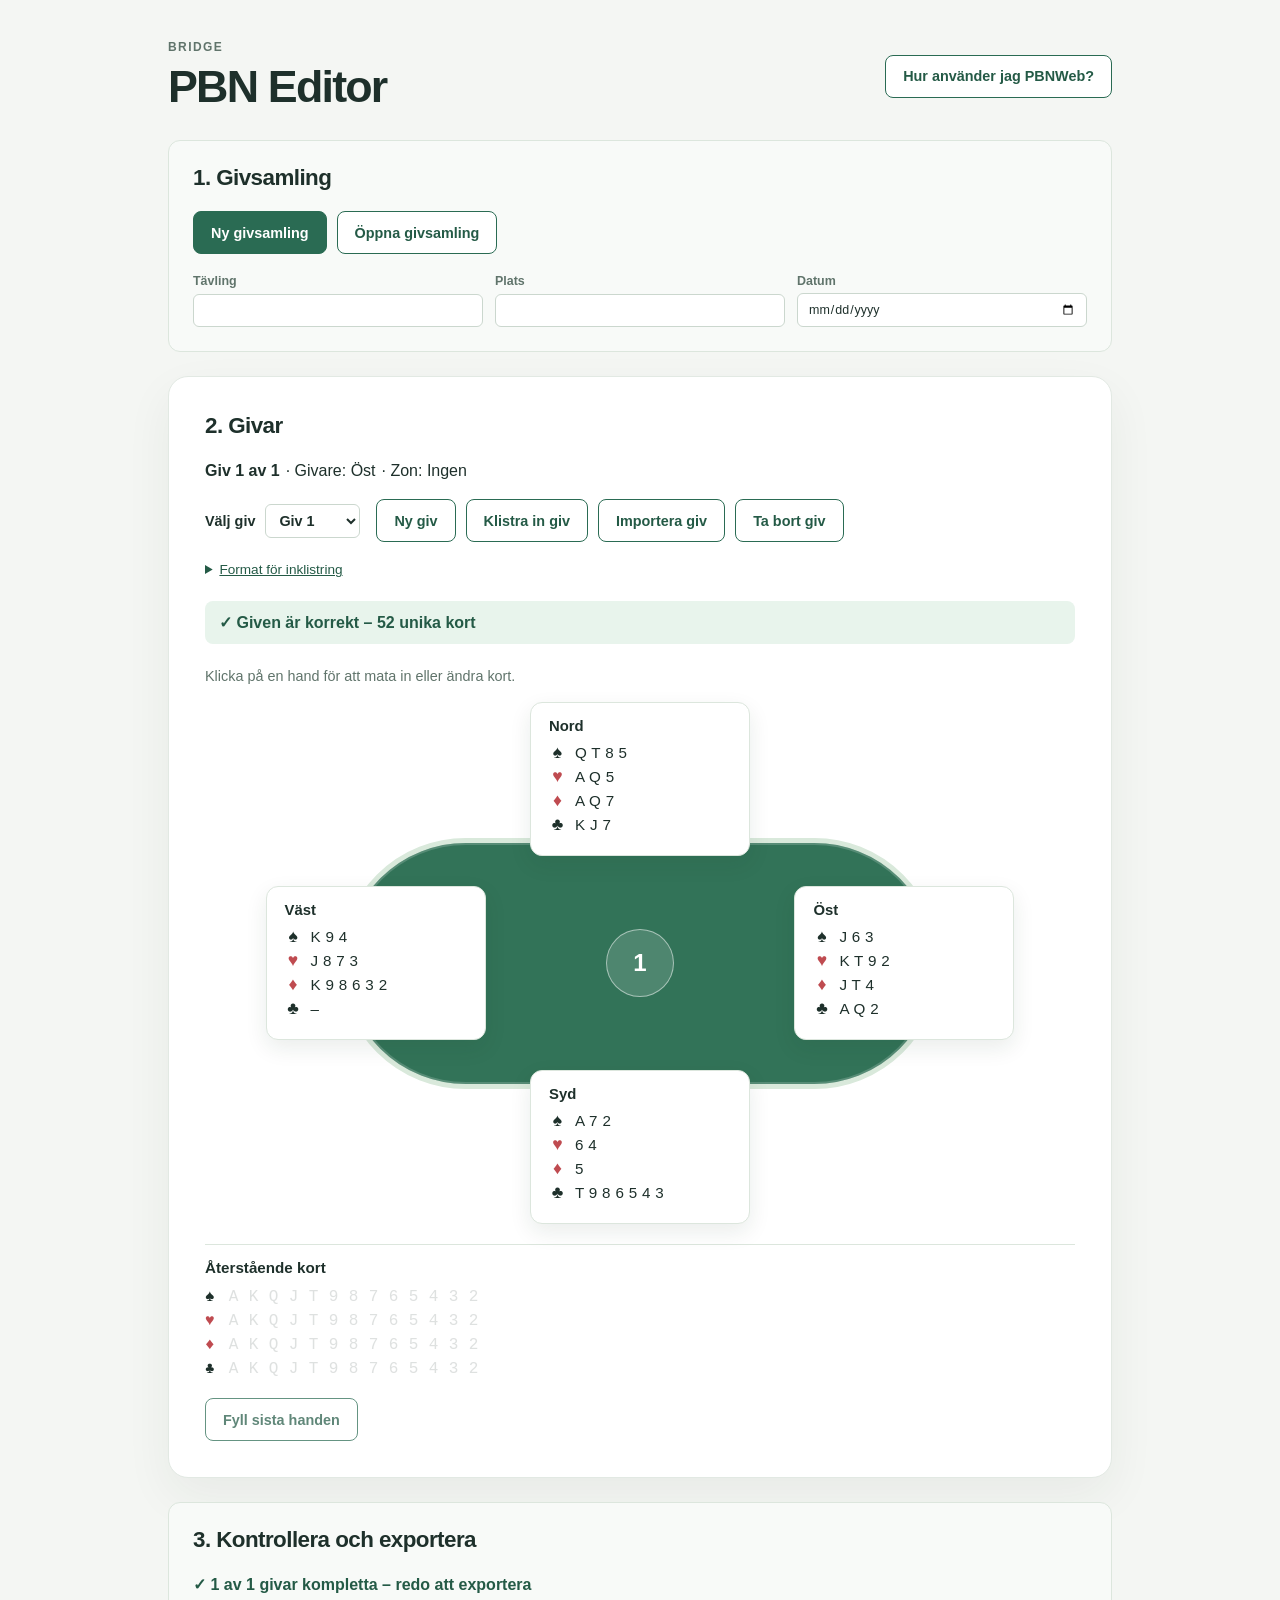
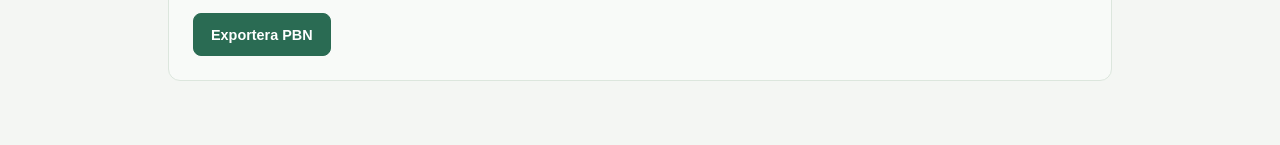
==== commit ec1003d6: "Added possibility to add deals from tournament Bridgeskalis save deal" ====
--- a/index.html
+++ b/index.html
@@ -35,7 +35,7 @@
           <h2 id="collection-heading">1. Givsamling</h2>
           <div class="actions" aria-label="Givsamling">
             <button id="new-collection-button" class="button button-primary" type="button">Ny givsamling</button>
-            <button id="open-pbn-button" class="button button-secondary" type="button">Öppna PBN</button>
+            <button id="open-pbn-button" class="button button-secondary" type="button">Öppna givsamling</button>
             <input id="pbn-file-input" type="file" accept=".pbn,text/plain" hidden>
           </div>
           <p id="selected-filename" class="selected-filename" hidden></p>
@@ -61,6 +61,8 @@
             <div class="board-actions" aria-label="Åtgärder för giv">
               <button id="add-deal-button" class="button button-secondary" type="button">Ny giv</button>
               <button id="paste-deal-button" class="button button-secondary" type="button">Klistra in giv</button>
+              <button id="import-deal-button" class="button button-secondary" type="button">Importera giv</button>
+              <input id="deal-file-input" type="file" accept=".pbn,.txt,text/plain" hidden>
               <button id="delete-deal-button" class="button button-secondary" type="button">Ta bort giv</button>
             </div>
           </div>
